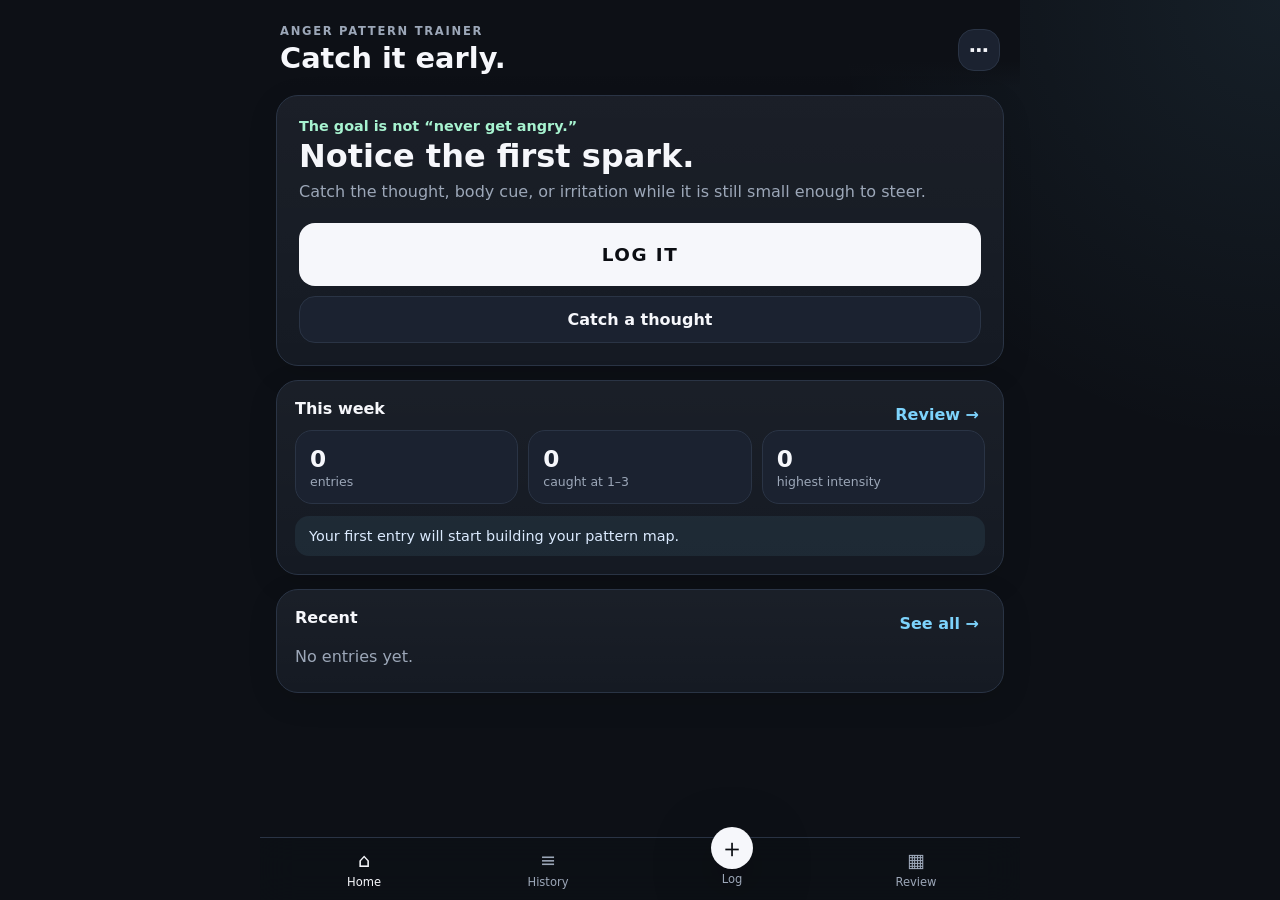
==== index.html @ 162e1177 "Add files via upload" ====
<!doctype html>
<html lang="en">
<head>
  <meta charset="utf-8" />
  <meta name="viewport" content="width=device-width, initial-scale=1, viewport-fit=cover" />
  <meta name="theme-color" content="#10131a" />
  <meta name="apple-mobile-web-app-capable" content="yes" />
  <meta name="apple-mobile-web-app-status-bar-style" content="black-translucent" />
  <title>Pattern Trainer</title>
  <link rel="manifest" href="manifest.json">
  <link rel="stylesheet" href="styles.css">
</head>
<body>
  <div id="app">
    <header class="topbar">
      <div>
        <div class="eyebrow">ANGER PATTERN TRAINER</div>
        <h1 id="pageTitle">Catch it early.</h1>
      </div>
      <button id="backupBtn" class="icon-btn" title="Backup / restore">⋯</button>
    </header>

    <main>
      <section id="homeView" class="view active">
        <div class="hero-card">
          <div class="hero-copy">
            <div class="hero-kicker">The goal is not “never get angry.”</div>
            <h2>Notice the first spark.</h2>
            <p>Catch the thought, body cue, or irritation while it is still small enough to steer.</p>
          </div>
          <button class="primary giant" data-action="new-entry">LOG IT</button>
          <button class="secondary wide" data-action="quick-thought">Catch a thought</button>
        </div>

        <div class="card stats-card">
          <div class="section-head">
            <h3>This week</h3>
            <button class="text-btn" data-nav="review">Review →</button>
          </div>
          <div class="stats-grid">
            <div><strong id="weekCount">0</strong><span>entries</span></div>
            <div><strong id="earlyCount">0</strong><span>caught at 1–3</span></div>
            <div><strong id="highCount">0</strong><span>highest intensity</span></div>
          </div>
          <div id="weekNudge" class="nudge">Your first entry will start building your pattern map.</div>
        </div>

        <div class="card">
          <div class="section-head">
            <h3>Recent</h3>
            <button class="text-btn" data-nav="history">See all →</button>
          </div>
          <div id="recentList" class="entry-list empty-state">No entries yet.</div>
        </div>
      </section>

      <section id="historyView" class="view">
        <div class="card filter-card">
          <div class="segmented">
            <button data-range="thisWeek" class="active">This week</button>
            <button data-range="lastWeek">Last week</button>
            <button data-range="all">All</button>
          </div>
          <div class="date-filter">
            <label>From <input type="date" id="dateFrom"></label>
            <label>To <input type="date" id="dateTo"></label>
            <button id="applyDates" class="small-btn">Apply</button>
          </div>
        </div>
        <div id="historyList" class="entry-list empty-state">No entries in this range.</div>
      </section>

      <section id="reviewView" class="view">
        <div class="card review-header">
          <div class="section-head">
            <div>
              <div class="eyebrow">WEEKLY REVIEW</div>
              <h2 id="reviewRangeLabel">This week</h2>
            </div>
            <div class="review-actions">
              <button id="prevWeek" class="small-btn">←</button>
              <button id="nextWeek" class="small-btn">→</button>
              <button id="printReview" class="small-btn">Print</button>
            </div>
          </div>
        </div>

        <div class="review-grid">
          <div class="card metric"><span>Entries</span><strong id="rCount">0</strong></div>
          <div class="card metric"><span>Caught at 1–3</span><strong id="rEarly">0%</strong></div>
          <div class="card metric"><span>Highest intensity</span><strong id="rHigh">0</strong></div>
          <div class="card metric"><span>Average intensity</span><strong id="rAvg">0</strong></div>
        </div>

        <div class="card">
          <h3>Patterns</h3>
          <div class="pattern-block">
            <div><span>Common starting states</span><div id="emotionPatterns" class="chips"></div></div>
            <div><span>Common triggers</span><div id="triggerPatterns" class="chips"></div></div>
            <div><span>Common thoughts</span><div id="thoughtPatterns" class="chips"></div></div>
            <div><span>Common cues</span><div id="cuePatterns" class="chips"></div></div>
            <div><span>Strategies used</span><div id="strategyPatterns" class="chips"></div></div>
          </div>
        </div>

        <div class="card">
          <h3>Incidents this week</h3>
          <div id="reviewList" class="entry-list empty-state">No entries this week.</div>
        </div>
      </section>
    </main>

    <nav class="bottom-nav">
      <button data-nav="home" class="active"><span>⌂</span>Home</button>
      <button data-nav="history"><span>≡</span>History</button>
      <button data-action="new-entry" class="nav-log"><span>＋</span>Log</button>
      <button data-nav="review"><span>▦</span>Review</button>
    </nav>
  </div>

  <div id="entrySheet" class="sheet hidden" aria-hidden="true">
    <div class="sheet-backdrop" data-action="close-sheet"></div>
    <div class="sheet-panel">
      <div class="sheet-handle"></div>
      <div class="sheet-head">
        <div>
          <div class="eyebrow" id="entryModeLabel">QUICK CAPTURE</div>
          <h2 id="entryHeading">Catch the spark</h2>
        </div>
        <button class="icon-btn" data-action="close-sheet">×</button>
      </div>

      <form id="entryForm">
        <input type="hidden" id="entryId">

        <div class="form-group">
          <label>What showed up first?</label>
          <div id="emotionButtons" class="emotion-buttons"></div>
          <input id="otherEmotion" class="hidden emotion-other" placeholder="Name the emotion or state">
        </div>

        <div class="form-group">
          <label class="label-row">
            <span>Intensity</span>
            <strong id="levelDisplay">2</strong>
          </label>
          <div id="levelButtons" class="level-buttons"></div>
          <div class="level-hint"><span>1 = barely noticeable</span><span>10 = overwhelming</span></div>
        </div>

        <div class="form-group">
          <label for="eventInput">What happened?</label>
          <textarea id="eventInput" rows="2" placeholder="Just enough to identify the trigger."></textarea>
        </div>

        <div class="form-group">
          <label for="thoughtInput">What went through your head?</label>
          <textarea id="thoughtInput" rows="2" placeholder='Example: “Why can’t they just…”'></textarea>
        </div>

        <button type="button" id="detailsToggle" class="secondary wide">Add more detail</button>

        <div id="detailFields" class="details hidden">
          <div class="form-group">
            <label>What did you notice?</label>
            <div class="cue-grid">
              <label><span>Physical cues</span><input id="physicalCues" placeholder="Jaw tight, chest, heat…"></label>
              <label><span>Behavioral cues</span><input id="behavioralCues" placeholder="Voice, pacing, interrupting…"></label>
              <label><span>Emotional cues</span><input id="emotionalCues" placeholder="Irritated, hurt, anxious…"></label>
              <label><span>Cognitive cues</span><input id="cognitiveCues" placeholder="Blame, absolutist thought…"></label>
            </div>
          </div>

          <div class="form-group">
            <label for="consequenceInput">What did you feel or do?</label>
            <textarea id="consequenceInput" rows="2" placeholder="Emotion, reaction, behavior, outcome."></textarea>
          </div>

          <div class="form-group">
            <label for="strategyInput">What did you do to keep it from climbing?</label>
            <input id="strategyInput" placeholder="Paused, walked away, reframed, breathed…">
          </div>

          <div class="form-group">
            <label for="realisticInput">Was the thought realistic or helpful?</label>
            <textarea id="realisticInput" rows="2"></textarea>
          </div>

          <div class="form-group">
            <label for="futureInput">What could you tell yourself next time?</label>
            <textarea id="futureInput" rows="2"></textarea>
          </div>

          <div class="form-group two-col">
            <label><span>Date</span><input type="date" id="entryDate"></label>
            <label><span>Time</span><input type="time" id="entryTime"></label>
          </div>
        </div>

        <div class="save-row">
          <button type="button" id="deleteEntry" class="danger hidden">Delete</button>
          <button type="submit" class="primary">Save entry</button>
        </div>
      </form>
    </div>
  </div>

  <div id="backupModal" class="modal hidden">
    <div class="modal-backdrop" data-action="close-backup"></div>
    <div class="modal-card">
      <div class="section-head">
        <h3>Backup & restore</h3>
        <button class="icon-btn" data-action="close-backup">×</button>
      </div>
      <p>Your entries stay in this browser on this device unless you export them.</p>
      <button id="exportJson" class="primary wide">Export backup</button>
      <label class="secondary wide file-button">Restore backup<input type="file" id="importJson" accept="application/json"></label>
      <button id="clearAll" class="danger wide">Erase all local data</button>
    </div>
  </div>

  <template id="entryTemplate">
    <article class="entry-card">
      <div class="entry-top">
        <div class="level-pill"></div>
        <div class="entry-time"></div>
      </div>
      <div class="entry-emotion"></div><div class="entry-event"></div>
      <div class="entry-thought"></div>
      <div class="entry-cues"></div>
    </article>
  </template>

  <script src="app.js"></script>
</body>
</html>
---- styles.css ----
:root{
  --bg:#0d1016;
  --panel:#151a23;
  --panel2:#1b2230;
  --text:#f6f7fb;
  --muted:#9ca7b8;
  --border:#2a3445;
  --accent:#7dd3fc;
  --accent2:#a7f3d0;
  --danger:#fca5a5;
  --shadow:0 18px 60px rgba(0,0,0,.35);
  --radius:22px;
}
*{box-sizing:border-box}
html{background:var(--bg);color-scheme:dark}
body{
  margin:0;background:
  radial-gradient(circle at top right,rgba(125,211,252,.08),transparent 28rem),
  var(--bg);
  color:var(--text);font-family:Inter,ui-sans-serif,system-ui,-apple-system,BlinkMacSystemFont,"Segoe UI",sans-serif;
  min-height:100vh;
}
button,input,textarea{font:inherit}
button{cursor:pointer}
#app{max-width:760px;margin:0 auto;min-height:100vh;padding-bottom:92px}
.topbar{display:flex;align-items:center;justify-content:space-between;padding:24px 20px 12px;position:sticky;top:0;background:linear-gradient(var(--bg) 70%,transparent);z-index:5}
.eyebrow{font-size:.72rem;letter-spacing:.15em;color:var(--muted);font-weight:800}
h1{font-size:1.8rem;margin:.2rem 0 0}
h2{margin:.2rem 0;font-size:1.5rem}
h3{margin:0 0 12px;font-size:1rem}
p{color:var(--muted);line-height:1.5}
main{padding:8px 16px 24px}
.view{display:none}.view.active{display:block}
.card,.hero-card{
  background:linear-gradient(180deg,rgba(255,255,255,.025),transparent),var(--panel);
  border:1px solid var(--border);border-radius:var(--radius);padding:18px;margin-bottom:14px;
  box-shadow:0 8px 30px rgba(0,0,0,.12)
}
.hero-card{padding:22px}
.hero-kicker{color:var(--accent2);font-weight:800;font-size:.9rem}
.hero-copy h2{font-size:2rem;margin:.15rem 0 .35rem}
.hero-copy p{margin:.3rem 0 1.2rem}
.primary,.secondary,.danger,.small-btn,.icon-btn,.text-btn{
  border:0;border-radius:16px;font-weight:800
}
.primary{background:var(--text);color:#0b0d12;padding:14px 18px}
.primary.giant{width:100%;padding:21px;font-size:1.15rem;letter-spacing:.08em}
.secondary{background:var(--panel2);color:var(--text);border:1px solid var(--border);padding:13px 16px}
.danger{background:rgba(252,165,165,.12);color:#fecaca;border:1px solid rgba(252,165,165,.25);padding:12px 16px}
.wide{width:100%;display:block;text-align:center;margin-top:10px}
.small-btn{background:var(--panel2);color:var(--text);border:1px solid var(--border);padding:8px 11px}
.icon-btn{width:42px;height:42px;background:var(--panel2);color:var(--text);border:1px solid var(--border);font-size:1.25rem}
.text-btn{background:none;color:var(--accent);padding:6px}
.section-head{display:flex;align-items:center;justify-content:space-between;gap:12px}
.stats-grid,.review-grid{display:grid;grid-template-columns:repeat(3,1fr);gap:10px}
.stats-grid div,.metric{background:var(--panel2);border:1px solid var(--border);border-radius:17px;padding:14px}
.stats-grid strong,.metric strong{display:block;font-size:1.45rem}
.stats-grid span,.metric span{display:block;color:var(--muted);font-size:.78rem;margin-top:2px}
.nudge{margin-top:12px;padding:12px 14px;background:rgba(125,211,252,.08);border-radius:14px;color:#dbeafe;font-size:.9rem}
.bottom-nav{
  position:fixed;bottom:0;left:50%;transform:translateX(-50%);max-width:760px;width:100%;
  display:grid;grid-template-columns:repeat(4,1fr);padding:10px 12px calc(10px + env(safe-area-inset-bottom));
  background:rgba(13,16,22,.94);backdrop-filter:blur(18px);border-top:1px solid var(--border);z-index:10
}
.bottom-nav button{background:none;border:0;color:var(--muted);display:flex;flex-direction:column;align-items:center;gap:3px;font-size:.72rem}
.bottom-nav button span{font-size:1.2rem}
.bottom-nav button.active{color:var(--text)}
.bottom-nav .nav-log span{width:42px;height:42px;display:grid;place-items:center;border-radius:50%;background:var(--text);color:#0b0d12;margin-top:-22px;font-size:1.6rem;box-shadow:var(--shadow)}
.entry-list{display:grid;gap:10px}
.empty-state{color:var(--muted);padding:8px 0}
.entry-card{background:var(--panel);border:1px solid var(--border);border-radius:18px;padding:15px}
.entry-card:active{transform:scale(.995)}
.entry-top{display:flex;align-items:center;justify-content:space-between;margin-bottom:10px}
.level-pill{font-weight:900;padding:6px 10px;border-radius:999px;background:var(--panel2);border:1px solid var(--border);font-size:.82rem}
.level-pill.early{background:rgba(167,243,208,.10);border-color:rgba(167,243,208,.3);color:#d1fae5}
.level-pill.medium{background:rgba(253,230,138,.08);border-color:rgba(253,230,138,.25);color:#fef3c7}
.level-pill.high{background:rgba(252,165,165,.10);border-color:rgba(252,165,165,.3);color:#fee2e2}
.entry-time{font-size:.78rem;color:var(--muted)}
.entry-event{font-weight:800;margin-bottom:5px}
.entry-thought{color:#d5dbe5;font-size:.94rem}
.entry-thought::before{content:"Thought: ";color:var(--muted)}
.entry-cues{display:flex;flex-wrap:wrap;gap:6px;margin-top:10px}
.chip,.chips span{background:var(--panel2);border:1px solid var(--border);border-radius:999px;padding:6px 9px;font-size:.75rem;color:#dbe4f0}
.sheet,.modal{position:fixed;inset:0;z-index:30}
.hidden{display:none!important}
.sheet-backdrop,.modal-backdrop{position:absolute;inset:0;background:rgba(0,0,0,.58);backdrop-filter:blur(3px)}
.sheet-panel{
  position:absolute;left:50%;bottom:0;transform:translateX(-50%);width:min(760px,100%);max-height:94vh;overflow:auto;
  background:var(--panel);border:1px solid var(--border);border-bottom:0;border-radius:28px 28px 0 0;padding:10px 18px calc(22px + env(safe-area-inset-bottom));
  box-shadow:var(--shadow)
}
.sheet-handle{width:48px;height:5px;background:#3a4659;border-radius:99px;margin:3px auto 10px}
.sheet-head{display:flex;align-items:center;justify-content:space-between;margin-bottom:12px}
.form-group{margin:16px 0}
.form-group>label,.label-row{display:block;font-weight:800;margin-bottom:8px}
.label-row{display:flex!important;align-items:center;justify-content:space-between}
.label-row strong{font-size:1.5rem}
textarea,input{
  width:100%;background:#0f141c;color:var(--text);border:1px solid var(--border);border-radius:14px;padding:13px;outline:none
}
textarea:focus,input:focus{border-color:#4b6a86}
.level-buttons{display:grid;grid-template-columns:repeat(5,1fr);gap:8px}
.level-buttons button{padding:12px 0;border-radius:13px;border:1px solid var(--border);background:var(--panel2);color:var(--text);font-weight:900}
.level-buttons button.selected{outline:2px solid var(--accent);border-color:transparent}
.level-buttons button.early.selected{outline-color:#86efac}
.level-buttons button.medium.selected{outline-color:#fde68a}
.level-buttons button.high.selected{outline-color:#fca5a5}
.level-hint{display:flex;justify-content:space-between;color:var(--muted);font-size:.72rem;margin-top:6px}
.cue-grid{display:grid;gap:10px}
.cue-grid label span,.two-col label span{display:block;color:var(--muted);font-size:.78rem;margin-bottom:5px}
.two-col{display:grid;grid-template-columns:1fr 1fr;gap:10px}
.save-row{display:flex;gap:10px;justify-content:flex-end;align-items:center;position:sticky;bottom:-1px;background:linear-gradient(transparent,var(--panel) 28%);padding-top:28px}
.save-row .primary{flex:1}
.segmented{display:grid;grid-template-columns:repeat(3,1fr);gap:6px}
.segmented button{border:1px solid var(--border);background:var(--panel2);color:var(--muted);padding:10px;border-radius:12px;font-weight:800}
.segmented button.active{background:var(--text);color:#0b0d12}
.date-filter{display:grid;grid-template-columns:1fr 1fr auto;gap:8px;margin-top:12px;align-items:end}
.date-filter label{font-size:.72rem;color:var(--muted)}
.review-grid{grid-template-columns:repeat(2,1fr);margin-bottom:14px}
.review-actions{display:flex;gap:6px}
.pattern-block{display:grid;gap:16px}
.pattern-block>div>span{display:block;color:var(--muted);font-size:.78rem;margin-bottom:7px}
.chips{display:flex;flex-wrap:wrap;gap:7px}
.modal-card{
  position:absolute;left:50%;top:50%;transform:translate(-50%,-50%);width:min(92%,480px);
  background:var(--panel);border:1px solid var(--border);border-radius:24px;padding:18px;box-shadow:var(--shadow)
}
.file-button input{display:none}
@media(min-width:680px){
  .cue-grid{grid-template-columns:1fr 1fr}
}
@media print{
  body{background:white;color:black}
  .topbar,.bottom-nav,#homeView,#historyView,.review-actions{display:none!important}
  #reviewView{display:block!important}
  #app{max-width:none;padding:0}
  main{padding:0}
  .card,.entry-card,.metric{background:white;color:black;border:1px solid #bbb;box-shadow:none}
  .entry-thought,.entry-time,.metric span,.pattern-block>div>span{color:#444}
}

.emotion-buttons{display:flex;flex-wrap:wrap;gap:8px}
.emotion-buttons button{
  border:1px solid var(--border);background:var(--panel2);color:var(--text);
  padding:10px 12px;border-radius:999px;font-weight:800
}
.emotion-buttons button.selected{outline:2px solid var(--accent);border-color:transparent}
.emotion-other{margin-top:9px}
.entry-emotion{font-size:.78rem;color:var(--accent2);font-weight:800;margin-bottom:5px}
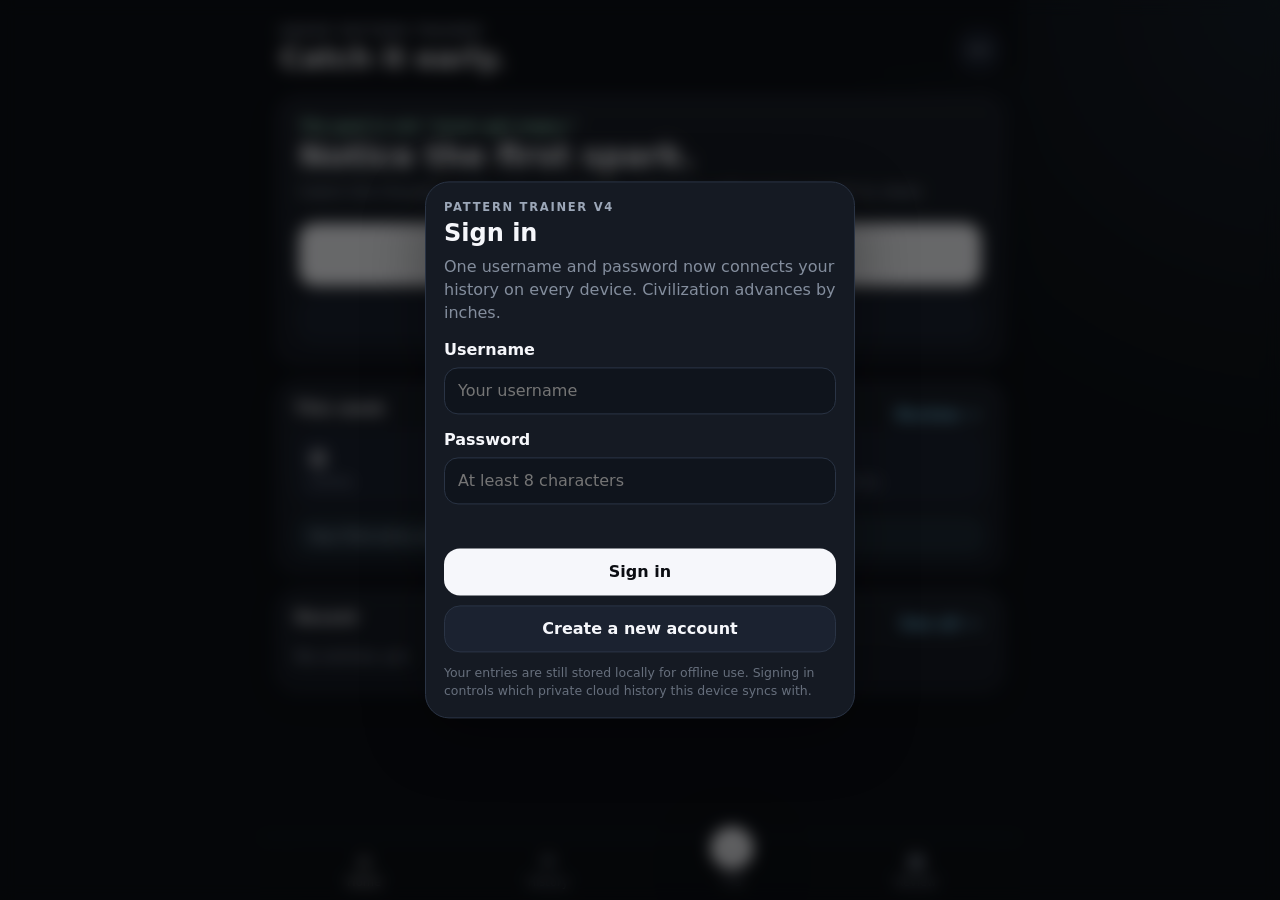
==== commit 432dd304: "Add files via upload" ====
--- a/index.html
+++ b/index.html
@@ -5,6 +5,7 @@
   <meta name="viewport" content="width=device-width, initial-scale=1, viewport-fit=cover" />
   <meta name="theme-color" content="#10131a" />
   <meta name="apple-mobile-web-app-capable" content="yes" />
+  <meta name="mobile-web-app-capable" content="yes" />
   <meta name="apple-mobile-web-app-status-bar-style" content="black-translucent" />
   <title>Pattern Trainer</title>
   <link rel="manifest" href="manifest.json">
@@ -80,6 +81,7 @@
             <div class="review-actions">
               <button id="prevWeek" class="small-btn">←</button>
               <button id="nextWeek" class="small-btn">→</button>
+              <button id="exportReport" class="small-btn">Export PDF</button>
               <button id="printReview" class="small-btn">Print</button>
             </div>
           </div>
@@ -209,13 +211,46 @@
     <div class="modal-backdrop" data-action="close-backup"></div>
     <div class="modal-card">
       <div class="section-head">
-        <h3>Backup & restore</h3>
+        <h3>Account & backup</h3>
         <button class="icon-btn" data-action="close-backup">×</button>
       </div>
-      <p>Your entries stay in this browser on this device unless you export them.</p>
+      <div class="account-box">
+        <strong id="accountLabel">Not signed in</strong>
+        <span id="syncStatus">Cloud sync starting…</span>
+        <small>Your account keeps your phone and computer on the same private history automatically.</small>
+      </div>
+      <button id="syncNow" class="secondary wide">Sync now</button>
+      <button id="signOutBtn" class="secondary wide">Sign out</button>
       <button id="exportJson" class="primary wide">Export backup</button>
       <label class="secondary wide file-button">Restore backup<input type="file" id="importJson" accept="application/json"></label>
-      <button id="clearAll" class="danger wide">Erase all local data</button>
+      <button id="clearAll" class="danger wide">Erase local copies for this account</button>
+    </div>
+  </div>
+
+  <div id="authModal" class="modal auth-modal hidden">
+    <div class="modal-backdrop"></div>
+    <div class="modal-card auth-card">
+      <div class="eyebrow">PATTERN TRAINER V4</div>
+      <h2 id="authTitle">Sign in</h2>
+      <p class="auth-intro">One username and password now connects your history on every device. Civilization advances by inches.</p>
+      <form id="authForm">
+        <div class="form-group">
+          <label for="authUsername">Username</label>
+          <input id="authUsername" autocomplete="username" autocapitalize="off" spellcheck="false" placeholder="Your username" required>
+        </div>
+        <div class="form-group">
+          <label for="authPassword">Password</label>
+          <input id="authPassword" type="password" autocomplete="current-password" placeholder="At least 8 characters" required>
+        </div>
+        <div id="confirmPasswordWrap" class="form-group hidden">
+          <label for="authConfirmPassword">Confirm password</label>
+          <input id="authConfirmPassword" type="password" autocomplete="new-password" placeholder="Type it again">
+        </div>
+        <div id="authMessage" class="auth-message"></div>
+        <button id="authSubmit" type="submit" class="primary wide">Sign in</button>
+        <button id="authToggle" type="button" class="secondary wide">Create a new account</button>
+      </form>
+      <p class="auth-note">Your entries are still stored locally for offline use. Signing in controls which private cloud history this device syncs with.</p>
     </div>
   </div>
 
--- a/styles.css
+++ b/styles.css
@@ -148,3 +148,13 @@
 .emotion-buttons button.selected{outline:2px solid var(--accent);border-color:transparent}
 .emotion-other{margin-top:9px}
 .entry-emotion{font-size:.78rem;color:var(--accent2);font-weight:800;margin-bottom:5px}
+.sync-box{margin:14px 0}.sync-box input{width:100%;font-size:12px}.sync-box small{display:block;margin-top:6px;opacity:.72;line-height:1.35}
+
+/* V4 account/auth */
+.account-box{display:flex;flex-direction:column;gap:5px;padding:14px;border:1px solid var(--border,#303744);border-radius:14px;margin:12px 0 14px;background:rgba(255,255,255,.03)}
+.account-box strong{font-size:1rem}.account-box span{font-size:.9rem;opacity:.82}.account-box small{opacity:.62;line-height:1.35}
+.auth-modal{z-index:120}.auth-modal .modal-backdrop{backdrop-filter:blur(8px)}
+.auth-card{max-width:430px}.auth-card h2{margin:.3rem 0 .5rem}.auth-intro{margin-top:0;opacity:.82;line-height:1.45}
+.auth-message{min-height:1.35em;margin:-2px 0 10px;font-size:.9rem;color:#ffb7b7}
+.auth-note{font-size:.78rem;opacity:.6;line-height:1.4;margin-bottom:0}
+.auth-card input{width:100%}
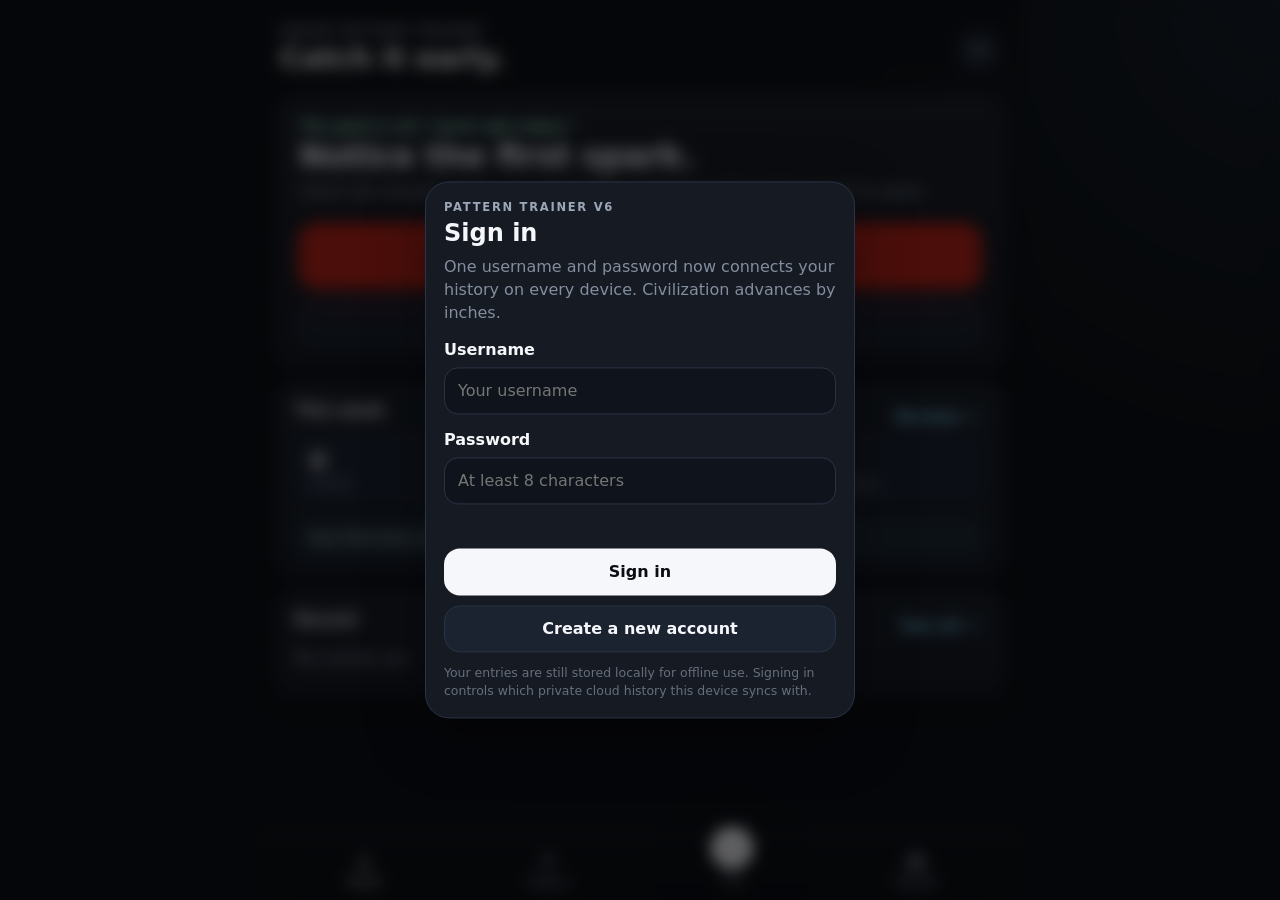
==== commit 87ab9def: "Add files via upload" ====
--- a/index.html
+++ b/index.html
@@ -29,8 +29,8 @@
             <h2>Notice the first spark.</h2>
             <p>Catch the thought, body cue, or irritation while it is still small enough to steer.</p>
           </div>
-          <button class="primary giant" data-action="new-entry">LOG IT</button>
-          <button class="secondary wide" data-action="quick-thought">Catch a thought</button>
+          <button class="rant-home giant" data-action="new-rant">🎙 RANT</button>
+          <button class="secondary wide" data-action="new-entry">LOG IT</button>
         </div>
 
         <div class="card stats-card">
@@ -75,15 +75,21 @@
         <div class="card review-header">
           <div class="section-head">
             <div>
-              <div class="eyebrow">WEEKLY REVIEW</div>
+              <div class="eyebrow">REVIEW</div>
               <h2 id="reviewRangeLabel">This week</h2>
             </div>
             <div class="review-actions">
-              <button id="prevWeek" class="small-btn">←</button>
-              <button id="nextWeek" class="small-btn">→</button>
+              <button id="prevWeek" class="small-btn" title="Previous range">←</button>
+              <button id="nextWeek" class="small-btn" title="Next range">→</button>
+              <button id="thisWeekReview" class="small-btn">This week</button>
               <button id="exportReport" class="small-btn">Export PDF</button>
               <button id="printReview" class="small-btn">Print</button>
             </div>
+          </div>
+          <div class="review-range-picker">
+            <label>From <input type="date" id="reviewDateFrom"></label>
+            <label>To <input type="date" id="reviewDateTo"></label>
+            <button id="applyReviewDates" class="small-btn">Apply range</button>
           </div>
         </div>
 
@@ -92,6 +98,7 @@
           <div class="card metric"><span>Caught at 1–3</span><strong id="rEarly">0%</strong></div>
           <div class="card metric"><span>Highest intensity</span><strong id="rHigh">0</strong></div>
           <div class="card metric"><span>Average intensity</span><strong id="rAvg">0</strong></div>
+          <div class="card metric"><span>Deleted rants</span><strong id="rDeletedRants">0</strong></div>
         </div>
 
         <div class="card">
@@ -106,8 +113,8 @@
         </div>
 
         <div class="card">
-          <h3>Incidents this week</h3>
-          <div id="reviewList" class="entry-list empty-state">No entries this week.</div>
+          <h3>Incidents in this range</h3>
+          <div id="reviewList" class="entry-list empty-state">No entries in this range.</div>
         </div>
       </section>
     </main>
@@ -136,7 +143,7 @@
         <input type="hidden" id="entryId">
 
         <div class="form-group">
-          <label>What showed up first?</label>
+          <label>What were you feeling?</label><div class="field-help">Pick everything that fits. You do not have to identify which emotion came first.</div>
           <div id="emotionButtons" class="emotion-buttons"></div>
           <input id="otherEmotion" class="hidden emotion-other" placeholder="Name the emotion or state">
         </div>
@@ -152,45 +159,52 @@
 
         <div class="form-group">
           <label for="eventInput">What happened?</label>
-          <textarea id="eventInput" rows="2" placeholder="Just enough to identify the trigger."></textarea>
+          <div class="voice-field"><textarea id="eventInput" rows="2" placeholder="Just enough to identify the trigger."></textarea><button type="button" class="mic-btn" data-dictate-target="eventInput" aria-label="Dictate what happened">🎙</button></div>
         </div>
 
         <div class="form-group">
           <label for="thoughtInput">What went through your head?</label>
-          <textarea id="thoughtInput" rows="2" placeholder='Example: “Why can’t they just…”'></textarea>
+          <div class="field-help">This is the cognitive cue: the thought, interpretation, image, or story your brain produced.</div>
+          <div class="voice-field"><textarea id="thoughtInput" rows="2" placeholder='Example: “Why can’t they just…”'></textarea><button type="button" class="mic-btn" data-dictate-target="thoughtInput" aria-label="Dictate thoughts">🎙</button></div>
         </div>
 
         <button type="button" id="detailsToggle" class="secondary wide">Add more detail</button>
 
         <div id="detailFields" class="details hidden">
+          <div id="rawRantBlock" class="form-group hidden">
+            <label for="rawRantInput">Raw rant</label>
+            <div class="field-help">Preserved separately from later reflection. Edit it if speech-to-text mangled something.</div>
+            <div class="voice-field"><textarea id="rawRantInput" rows="6"></textarea><button type="button" class="mic-btn" data-dictate-target="rawRantInput">🎙</button></div>
+            <button type="button" id="analyzeRant" class="secondary wide">Analyze rant with AI</button>
+            <div id="aiAnalysis" class="ai-analysis hidden"></div>
+          </div>
           <div class="form-group">
             <label>What did you notice?</label>
             <div class="cue-grid">
-              <label><span>Physical cues</span><input id="physicalCues" placeholder="Jaw tight, chest, heat…"></label>
-              <label><span>Behavioral cues</span><input id="behavioralCues" placeholder="Voice, pacing, interrupting…"></label>
-              <label><span>Emotional cues</span><input id="emotionalCues" placeholder="Irritated, hurt, anxious…"></label>
-              <label><span>Cognitive cues</span><input id="cognitiveCues" placeholder="Blame, absolutist thought…"></label>
+              <div class="cue-field"><span>Physical cues</span><div class="cue-actions"><button type="button" class="pick-btn" data-cue-picker="physical">Pick</button><button type="button" class="mic-btn small" data-dictate-target="physicalCues">🎙</button></div><input id="physicalCues" placeholder="Jaw tight, chest, heat…"></div>
+              <div class="cue-field"><span>Behavioral cues</span><div class="cue-actions"><button type="button" class="pick-btn" data-cue-picker="behavioral">Pick</button><button type="button" class="mic-btn small" data-dictate-target="behavioralCues">🎙</button></div><input id="behavioralCues" placeholder="Voice, pacing, interrupting…"></div>
+              <div class="cue-field"><span>Emotional cues</span><div class="cue-actions"><button type="button" class="pick-btn" data-cue-picker="emotional">Pick</button><button type="button" class="mic-btn small" data-dictate-target="emotionalCues">🎙</button></div><input id="emotionalCues" placeholder="Hurt, anxious, embarrassed…"></div>
             </div>
           </div>
 
           <div class="form-group">
             <label for="consequenceInput">What did you feel or do?</label>
-            <textarea id="consequenceInput" rows="2" placeholder="Emotion, reaction, behavior, outcome."></textarea>
+            <div class="voice-field"><textarea id="consequenceInput" rows="2" placeholder="Emotion, reaction, behavior, outcome."></textarea><button type="button" class="mic-btn" data-dictate-target="consequenceInput">🎙</button></div>
           </div>
 
           <div class="form-group">
             <label for="strategyInput">What did you do to keep it from climbing?</label>
-            <input id="strategyInput" placeholder="Paused, walked away, reframed, breathed…">
+            <div class="voice-field"><input id="strategyInput" placeholder="Paused, walked away, reframed, breathed…"><button type="button" class="mic-btn" data-dictate-target="strategyInput">🎙</button></div>
           </div>
 
           <div class="form-group">
             <label for="realisticInput">Was the thought realistic or helpful?</label>
-            <textarea id="realisticInput" rows="2"></textarea>
+            <div class="voice-field"><textarea id="realisticInput" rows="2"></textarea><button type="button" class="mic-btn" data-dictate-target="realisticInput">🎙</button></div>
           </div>
 
           <div class="form-group">
             <label for="futureInput">What could you tell yourself next time?</label>
-            <textarea id="futureInput" rows="2"></textarea>
+            <div class="voice-field"><textarea id="futureInput" rows="2"></textarea><button type="button" class="mic-btn" data-dictate-target="futureInput">🎙</button></div>
           </div>
 
           <div class="form-group two-col">
@@ -204,6 +218,38 @@
           <button type="submit" class="primary">Save entry</button>
         </div>
       </form>
+    </div>
+  </div>
+
+  <div id="rantSheet" class="sheet hidden" aria-hidden="true">
+    <div class="sheet-backdrop" data-action="close-rant"></div>
+    <div class="sheet-panel rant-panel">
+      <div class="sheet-handle"></div>
+      <div class="sheet-head"><div><div class="eyebrow">RAW CAPTURE</div><h2>Get it out.</h2></div><button class="icon-btn" data-action="close-rant">×</button></div>
+      <p class="rant-help">Say it however it comes out. The raw transcript stays raw unless you edit or delete it later.</p>
+      <div class="record-zone">
+        <button id="rantRecordBtn" type="button" class="rant-record">🎙 START RANT</button>
+        <div id="rantRecordingStatus" class="record-status">Ready</div>
+      </div>
+      <textarea id="rantTranscript" rows="10" placeholder="Your transcript will appear here. You can also type or edit it."></textarea>
+      <div id="rantRating" class="hidden">
+        <div class="form-group"><label>What were you feeling?</label><div id="rantEmotionButtons" class="emotion-buttons"></div><input id="rantOtherEmotion" class="hidden emotion-other" placeholder="Name another emotion"></div>
+        <div class="form-group"><label class="label-row"><span>Intensity</span><strong id="rantLevelDisplay">2</strong></label><div id="rantLevelButtons" class="level-buttons"></div></div>
+      </div>
+      <div class="save-row">
+        <button type="button" id="cancelRant" class="danger">Cancel</button>
+        <button type="button" id="saveRant" class="primary">Save rant</button>
+      </div>
+    </div>
+  </div>
+
+  <div id="cuePickerModal" class="modal hidden">
+    <div class="modal-backdrop" data-action="close-cue-picker"></div>
+    <div class="modal-card">
+      <div class="section-head"><div><div class="eyebrow">CUE PICKER</div><h3 id="cuePickerTitle">Pick cues</h3></div><button class="icon-btn" data-action="close-cue-picker">×</button></div>
+      <p class="field-help">Choose any that fit. These are prompts, not diagnoses.</p>
+      <div id="cuePickerOptions" class="picker-options"></div>
+      <button id="applyCuePicker" type="button" class="primary wide">Add selected cues</button>
     </div>
   </div>
 
@@ -230,7 +276,7 @@
   <div id="authModal" class="modal auth-modal hidden">
     <div class="modal-backdrop"></div>
     <div class="modal-card auth-card">
-      <div class="eyebrow">PATTERN TRAINER V4</div>
+      <div class="eyebrow">PATTERN TRAINER V6</div>
       <h2 id="authTitle">Sign in</h2>
       <p class="auth-intro">One username and password now connects your history on every device. Civilization advances by inches.</p>
       <form id="authForm">
--- a/styles.css
+++ b/styles.css
@@ -118,7 +118,9 @@
 .date-filter{display:grid;grid-template-columns:1fr 1fr auto;gap:8px;margin-top:12px;align-items:end}
 .date-filter label{font-size:.72rem;color:var(--muted)}
 .review-grid{grid-template-columns:repeat(2,1fr);margin-bottom:14px}
-.review-actions{display:flex;gap:6px}
+.review-actions{display:flex;gap:6px;flex-wrap:wrap;justify-content:flex-end}
+.review-range-picker{display:grid;grid-template-columns:1fr 1fr auto;gap:8px;margin-top:12px;align-items:end}
+.review-range-picker label{font-size:.72rem;color:var(--muted)}
 .pattern-block{display:grid;gap:16px}
 .pattern-block>div>span{display:block;color:var(--muted);font-size:.78rem;margin-bottom:7px}
 .chips{display:flex;flex-wrap:wrap;gap:7px}
@@ -132,7 +134,7 @@
 }
 @media print{
   body{background:white;color:black}
-  .topbar,.bottom-nav,#homeView,#historyView,.review-actions{display:none!important}
+  .topbar,.bottom-nav,#homeView,#historyView,.review-actions,.review-range-picker{display:none!important}
   #reviewView{display:block!important}
   #app{max-width:none;padding:0}
   main{padding:0}
@@ -158,3 +160,31 @@
 .auth-message{min-height:1.35em;margin:-2px 0 10px;font-size:.9rem;color:#ffb7b7}
 .auth-note{font-size:.78rem;opacity:.6;line-height:1.4;margin-bottom:0}
 .auth-card input{width:100%}
+
+.rant-home{width:100%;border:0;border-radius:18px;padding:22px;background:#b42318;color:white;font-weight:900;font-size:1.15rem;letter-spacing:.08em;box-shadow:0 10px 30px rgba(180,35,24,.22)}
+.field-help{color:var(--muted);font-size:.78rem;line-height:1.35;margin:4px 0 8px}
+.voice-field{display:grid;grid-template-columns:1fr auto;gap:8px;align-items:stretch}
+.voice-field textarea,.voice-field input{min-width:0}
+.mic-btn,.pick-btn{border:1px solid var(--border);background:var(--panel2);color:var(--text);border-radius:13px;font-weight:900;padding:0 13px}
+.mic-btn.listening{background:#b42318;color:#fff;border-color:#b42318}
+.mic-btn.small{padding:6px 10px}
+.cue-field{background:#0f141c;border:1px solid var(--border);border-radius:14px;padding:10px}
+.cue-field>span{display:block;color:var(--muted);font-size:.78rem;margin-bottom:7px}
+.cue-actions{display:flex;gap:6px;justify-content:flex-end;margin-bottom:7px}
+.pick-btn{padding:6px 10px}
+.rant-panel{min-height:72vh}
+.rant-help{margin-top:0}
+.record-zone{text-align:center;padding:8px 0 14px}
+.rant-record{border:0;border-radius:999px;background:#b42318;color:#fff;font-weight:900;padding:18px 26px;font-size:1.05rem}
+.rant-record.recording{animation:pulse 1.3s infinite}
+.record-status{color:var(--muted);font-size:.8rem;margin-top:8px}
+@keyframes pulse{50%{transform:scale(1.03);box-shadow:0 0 0 10px rgba(180,35,24,.12)}}
+.picker-options{display:flex;flex-wrap:wrap;gap:8px;margin:12px 0}
+.picker-options button{border:1px solid var(--border);background:var(--panel2);color:var(--text);border-radius:999px;padding:9px 11px}
+.picker-options button.selected{outline:2px solid var(--accent);border-color:transparent}
+.ai-analysis{margin-top:10px;border:1px solid var(--border);border-radius:14px;background:#0f141c;padding:12px}
+.ai-analysis h4{margin:0 0 8px}
+.ai-analysis dl{margin:0;display:grid;gap:8px}
+.ai-analysis dt{color:var(--muted);font-size:.75rem}
+.ai-analysis dd{margin:2px 0 0}
+.rant-badge{font-size:.68rem;font-weight:900;letter-spacing:.08em;background:rgba(180,35,24,.15);color:#fecaca;border:1px solid rgba(252,165,165,.3);padding:4px 7px;border-radius:999px;margin-right:6px}
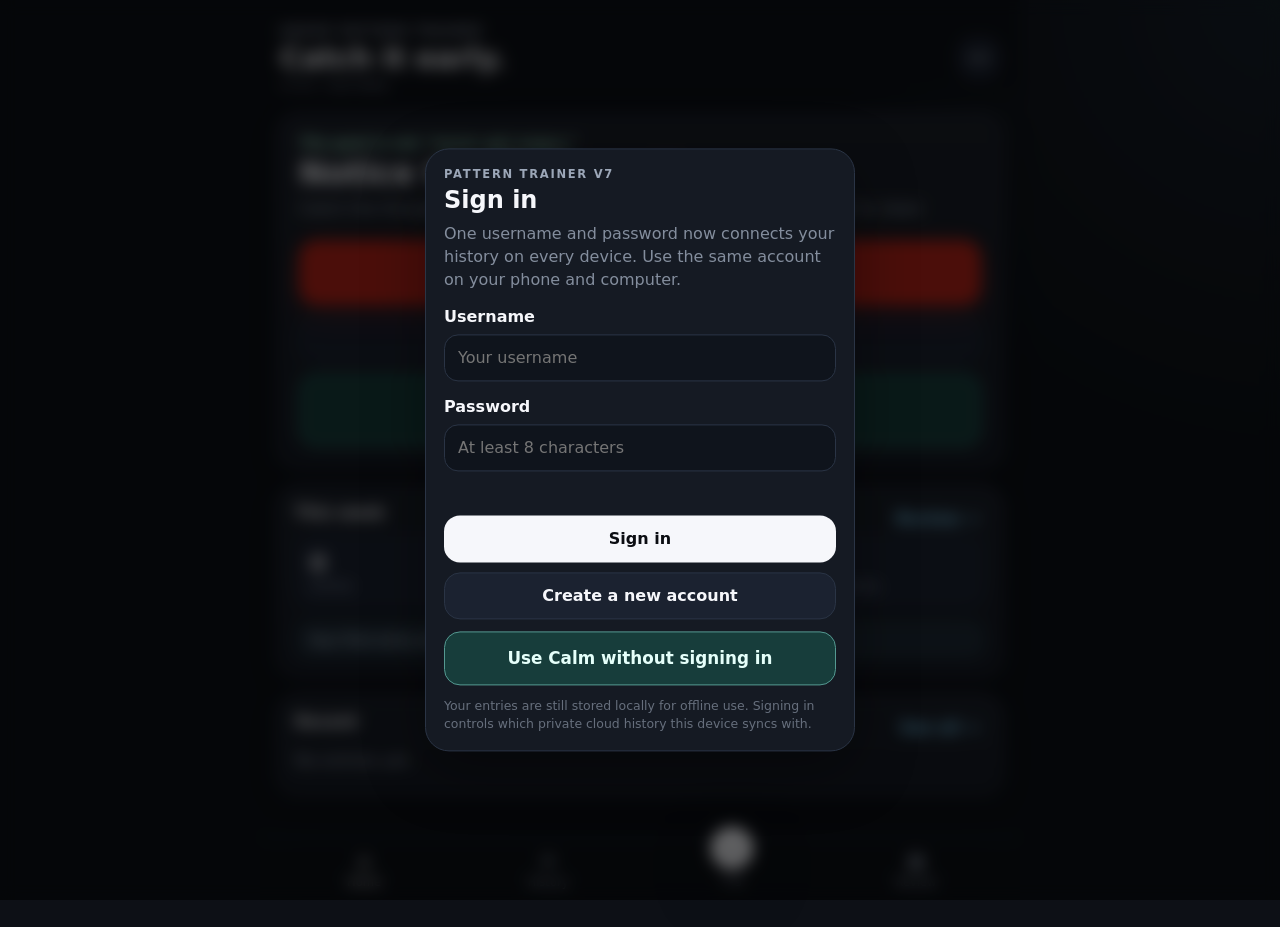
==== commit 45e37280: "Add files via upload" ====
--- a/index.html
+++ b/index.html
@@ -9,14 +9,15 @@
   <meta name="apple-mobile-web-app-status-bar-style" content="black-translucent" />
   <title>Pattern Trainer</title>
   <link rel="manifest" href="manifest.json">
-  <link rel="stylesheet" href="styles.css">
+  <link rel="stylesheet" href="styles.css?v=7.0.0-calm1">
+  <link rel="stylesheet" href="calm.css?v=7.0.0-calm1">
 </head>
 <body>
   <div id="app">
     <header class="topbar">
       <div>
         <div class="eyebrow">ANGER PATTERN TRAINER</div>
-        <h1 id="pageTitle">Catch it early.</h1>
+        <h1 id="pageTitle">Catch it early.</h1><div id="appBuild">v7.0.0 · Calm Mode</div>
       </div>
       <button id="backupBtn" class="icon-btn" title="Backup / restore">⋯</button>
     </header>
@@ -31,6 +32,7 @@
           </div>
           <button class="rant-home giant" data-action="new-rant">🎙 RANT</button>
           <button class="secondary wide" data-action="new-entry">LOG IT</button>
+          <button class="calm-home" data-calm-open="home">CALM DOWN<small>Short spoken guides. No need to figure it all out first.</small></button>
         </div>
 
         <div class="card stats-card">
@@ -112,6 +114,7 @@
           </div>
         </div>
 
+        <div class="card"><h3>Calm sessions in this range</h3><div id="calmReview">No Calm sessions yet.</div></div>
         <div class="card">
           <h3>Incidents in this range</h3>
           <div id="reviewList" class="entry-list empty-state">No entries in this range.</div>
@@ -168,6 +171,7 @@
           <div class="voice-field"><textarea id="thoughtInput" rows="2" placeholder='Example: “Why can’t they just…”'></textarea><button type="button" class="mic-btn" data-dictate-target="thoughtInput" aria-label="Dictate thoughts">🎙</button></div>
         </div>
 
+        <button type="button" class="calm-home" data-calm-open="entry">CALM DOWN</button>
         <button type="button" id="detailsToggle" class="secondary wide">Add more detail</button>
 
         <div id="detailFields" class="details hidden">
@@ -226,6 +230,7 @@
     <div class="sheet-panel rant-panel">
       <div class="sheet-handle"></div>
       <div class="sheet-head"><div><div class="eyebrow">RAW CAPTURE</div><h2>Get it out.</h2></div><button class="icon-btn" data-action="close-rant">×</button></div>
+      <button type="button" class="calm-home" data-calm-open="rant">CALM DOWN · keep this rant</button>
       <p class="rant-help">Say it however it comes out. The raw transcript stays raw unless you edit or delete it later.</p>
       <div class="record-zone">
         <button id="rantRecordBtn" type="button" class="rant-record">🎙 START RANT</button>
@@ -265,6 +270,8 @@
         <span id="syncStatus">Cloud sync starting…</span>
         <small>Your account keeps your phone and computer on the same private history automatically.</small>
       </div>
+      <span id="calmSyncStatus">Calm: not synced yet.</span>
+      <button id="checkAppUpdate" class="secondary wide">Check for app update</button>
       <button id="syncNow" class="secondary wide">Sync now</button>
       <button id="signOutBtn" class="secondary wide">Sign out</button>
       <button id="exportJson" class="primary wide">Export backup</button>
@@ -276,9 +283,9 @@
   <div id="authModal" class="modal auth-modal hidden">
     <div class="modal-backdrop"></div>
     <div class="modal-card auth-card">
-      <div class="eyebrow">PATTERN TRAINER V6</div>
+      <div class="eyebrow">PATTERN TRAINER V7</div>
       <h2 id="authTitle">Sign in</h2>
-      <p class="auth-intro">One username and password now connects your history on every device. Civilization advances by inches.</p>
+      <p class="auth-intro">One username and password now connects your history on every device. Use the same account on your phone and computer.</p>
       <form id="authForm">
         <div class="form-group">
           <label for="authUsername">Username</label>
@@ -296,6 +303,7 @@
         <button id="authSubmit" type="submit" class="primary wide">Sign in</button>
         <button id="authToggle" type="button" class="secondary wide">Create a new account</button>
       </form>
+      <button type="button" class="calm-home" data-calm-open="guest">Use Calm without signing in</button>
       <p class="auth-note">Your entries are still stored locally for offline use. Signing in controls which private cloud history this device syncs with.</p>
     </div>
   </div>
@@ -312,6 +320,10 @@
     </article>
   </template>
 
-  <script src="app.js"></script>
+  <script src="calm-content.js?v=7.0.0-calm1"></script>
+<script src="calm-core.js?v=7.0.0-calm1"></script>
+<script src="calm-store.js?v=7.0.0-calm1"></script>
+<script src="calm.js?v=7.0.0-calm1"></script>
+<script src="app.js?v=7.0.0-calm1"></script>
 </body>
 </html>
--- a/styles.css
+++ b/styles.css
@@ -188,3 +188,7 @@
 .ai-analysis dt{color:var(--muted);font-size:.75rem}
 .ai-analysis dd{margin:2px 0 0}
 .rant-badge{font-size:.68rem;font-weight:900;letter-spacing:.08em;background:rgba(180,35,24,.15);color:#fecaca;border:1px solid rgba(252,165,165,.3);padding:4px 7px;border-radius:999px;margin-right:6px}
+
+/* Rant rating needs room above the sticky Save/Cancel controls. */
+.rant-panel{padding-bottom:calc(150px + env(safe-area-inset-bottom));}
+#rantRating{padding-bottom:24px;}
--- a/calm.css
+++ b/calm.css
@@ -0,0 +1,20 @@
+.calm-home{width:100%;padding:16px;border:1px solid #549991;border-radius:16px;background:#173d3b;color:#e5fffa;font-weight:850;margin-top:12px;font-size:1.05rem}
+.calm-home small{display:block;font-size:.78rem;font-weight:450;opacity:.85;margin-top:4px}
+.calm-shell{position:fixed;inset:0;z-index:80;background:rgba(3,9,14,.85);display:flex;justify-content:center;overscroll-behavior:contain}
+.calm-window{background:#101c25;color:#f1f7f8;width:min(100%,760px);height:100%;height:100dvh;overflow:auto;overscroll-behavior:contain;padding:0 0 env(safe-area-inset-bottom);font-size:16px;line-height:1.5}
+.calm-header{display:flex;align-items:center;justify-content:space-between;gap:10px;padding:18px 18px 8px}.calm-header h2{font-size:1.5rem;margin:2px 0}.calm-header .icon-btn{flex-shrink:0}
+.calm-body{padding:12px 18px 22px}.calm-lede{font-size:1.15rem;margin:0 0 12px;color:#e0ecee}.calm-safety{font-size:.8rem;color:#bfcccf;border-left:3px solid #89beb6;padding:8px 12px;margin:0 0 16px}
+.calm-random{width:100%;padding:20px;border:0;border-radius:18px;background:#c5f4e6;color:#132c29;font-size:1.2rem;font-weight:900}.calm-random span{display:block;font-weight:500;font-size:.85rem;margin-top:5px}
+.calm-choices{display:grid;grid-template-columns:1fr 1fr;gap:10px;margin:14px 0 18px}.calm-choices button{border:1px solid #45616b;border-radius:15px;background:#1a2c37;color:#f1f7f8;padding:15px 12px;text-align:left;min-height:95px}.calm-choices strong{display:block;font-size:.96rem}.calm-choices span{display:block;font-size:.78rem;font-weight:450;color:#c1cfd2;margin-top:5px}
+.calm-window button,.calm-window select{min-height:44px}.calm-window button:focus-visible,.calm-window a:focus-visible,.calm-window summary:focus-visible{outline:3px solid #c5f4e6;outline-offset:3px}
+.calm-options{border-top:1px solid #344b56;padding:12px 0}.calm-options summary{cursor:pointer;color:#e2f1f0;min-height:32px}.calm-options p,.calm-footnote{color:#b7c8cd;font-size:.8rem;line-height:1.45}.calm-options select{width:100%;margin:7px 0;padding:10px;border:1px solid #45616b;border-radius:10px;background:#162932;color:#e8f2f4}.calm-options label{display:block;margin-top:8px}
+.calm-ratings{display:grid;grid-template-columns:repeat(5,1fr);gap:7px;margin:10px 0 15px}.calm-ratings button{background:#1d313c;border:1px solid #526975;color:#fff;border-radius:10px;padding:8px;font-weight:850}.calm-ratings button.selected,.calm-feedback button.selected{background:#c5f4e6;border-color:#c5f4e6;color:#122d2a}
+.calm-notice{font-size:.82rem;color:#f9dfaf;margin:0 18px}.calm-notice:empty{display:none}.calm-kicker{color:#b8e7dc;font-size:.84rem;font-weight:800}.calm-player h3{font-size:1.35rem;margin:5px 0 15px}.calm-progress{display:flex;align-items:center;gap:12px;font-size:.8rem;color:#b7c8cd}.calm-progress progress{flex:1;width:100%;height:8px;accent-color:#8fdfc7}
+.calm-playback{font-size:.8rem;color:#c9d9dd;margin:16px 0 8px;min-height:24px}.calm-caption{background:#182c36;border:1px solid #375660;border-radius:18px;padding:22px 18px;font-size:1.3rem;line-height:1.65;min-height:220px;overflow-wrap:anywhere}
+.calm-error{background:#402c2c;border:1px solid #805353;color:#ffe1d7;padding:12px;border-radius:12px;font-size:.86rem}.calm-controls{position:sticky;bottom:0;background:#101c25;border-top:1px solid #3b525c;padding:12px 18px calc(14px + env(safe-area-inset-bottom));display:grid;gap:9px}.calm-control-row{display:grid;grid-template-columns:1fr 1fr;gap:9px}.calm-controls>.primary{font-size:1rem;background:#c5f4e6;color:#162e29;min-height:52px}.calm-controls .secondary{padding:11px 8px;font-size:.86rem}.calm-player{display:flex;flex-direction:column;min-height:calc(100dvh - 100px)}.calm-player>.calm-body{flex:1}
+.calm-feedback-label{display:block;margin-top:20px}.calm-feedback{display:grid;grid-template-columns:1fr 1fr;gap:9px;margin:10px 0}.calm-feedback button{padding:12px 8px;border:1px solid #526975;border-radius:12px;background:#1d313c;color:#fff;font-size:.87rem}.calm-outcome-actions{display:grid;gap:9px;margin-top:15px}.calm-link{color:#b0e7f6;font-size:.85rem}.calm-session-line{display:flex;align-items:center;gap:8px;justify-content:space-between;border-top:1px solid #3c4c5a;padding:11px 0;font-size:.86rem}.calm-session-line span{color:#b7c8cd;font-size:.77rem}.calm-session-line button{flex-shrink:0}
+.calm-table-wrap{overflow:auto}.calm-table{border-collapse:collapse;width:100%;font-size:.78rem;min-width:450px}.calm-table th,.calm-table td{padding:8px;text-align:left;border-bottom:1px solid #435563}.calm-table th{color:#d7eaed}#calmSyncStatus{display:block;font-size:.82rem;color:var(--muted);margin:8px 0}#appBuild{font-size:.7rem;color:var(--muted);margin-top:4px}
+@media(min-width:600px){.calm-ratings{grid-template-columns:repeat(10,1fr)}.calm-caption{font-size:1.45rem;padding:28px}.calm-choices button{min-height:100px}.calm-body{padding:18px 26px}.calm-header{padding:22px 26px 8px}.calm-controls{padding-left:26px;padding-right:26px}}
+@media(max-width:359px){.calm-choices{grid-template-columns:1fr}.calm-caption{font-size:1.13rem;padding:15px}.calm-body{padding:10px 12px}.calm-header{padding:14px 12px}.calm-controls{padding-left:12px;padding-right:12px}}
+@media(prefers-reduced-motion:reduce){.calm-window *{animation:none!important;scroll-behavior:auto!important}}
+@media print{.calm-shell,.calm-home,#appBuild{display:none!important}.calm-session-line,.calm-table td,.calm-table th{border-color:#ccc;color:#111}.calm-session-line span,.calm-footnote{color:#444}.calm-session-line button{display:none}.calm-table{min-width:0}.calm-table-wrap{overflow:visible}.calm-report{break-before:auto}}
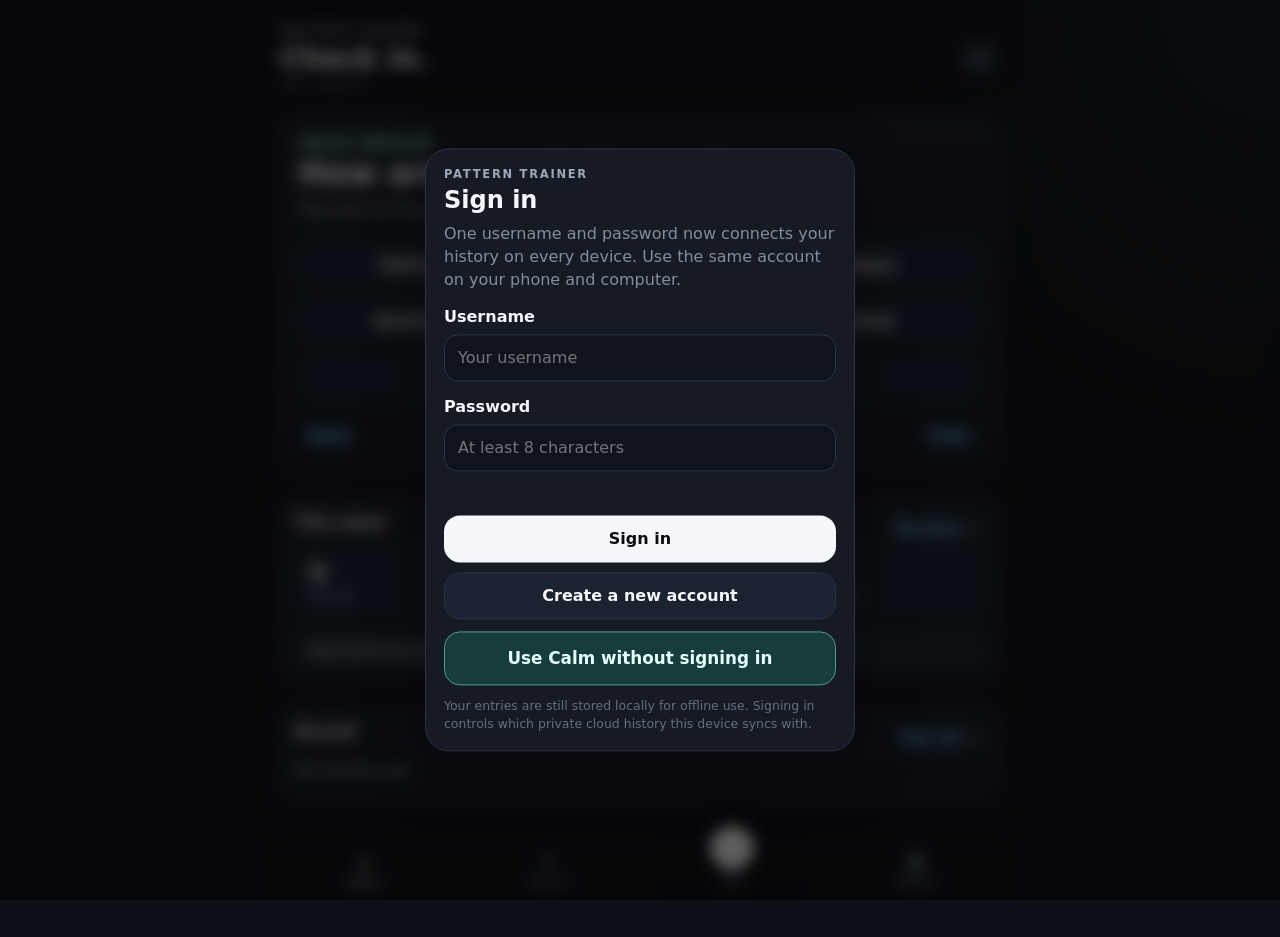
==== commit f38ca355: "Add unified journal check-ins and outcome tracking" ====
--- a/index.html
+++ b/index.html
@@ -9,15 +9,15 @@
   <meta name="apple-mobile-web-app-status-bar-style" content="black-translucent" />
   <title>Pattern Trainer</title>
   <link rel="manifest" href="manifest.json">
-  <link rel="stylesheet" href="styles.css?v=7.0.0-calm1">
-  <link rel="stylesheet" href="calm.css?v=7.0.0-calm1">
+  <link rel="stylesheet" href="styles.css?v=8.0.0-checkin1">
+  <link rel="stylesheet" href="calm.css?v=8.0.0-checkin1">
 </head>
 <body>
   <div id="app">
     <header class="topbar">
       <div>
-        <div class="eyebrow">ANGER PATTERN TRAINER</div>
-        <h1 id="pageTitle">Catch it early.</h1><div id="appBuild">v7.0.0 · Calm Mode</div>
+        <div class="eyebrow">PATTERN TRAINER</div>
+        <h1 id="pageTitle">Check in.</h1><div id="appBuild">v8.0 · Check-ins</div>
       </div>
       <button id="backupBtn" class="icon-btn" title="Backup / restore">⋯</button>
     </header>
@@ -26,13 +26,17 @@
       <section id="homeView" class="view active">
         <div class="hero-card">
           <div class="hero-copy">
-            <div class="hero-kicker">The goal is not “never get angry.”</div>
-            <h2>Notice the first spark.</h2>
-            <p>Catch the thought, body cue, or irritation while it is still small enough to steer.</p>
-          </div>
-          <button class="rant-home giant" data-action="new-rant">🎙 RANT</button>
-          <button class="secondary wide" data-action="new-entry">LOG IT</button>
-          <button class="calm-home" data-calm-open="home">CALM DOWN<small>Short spoken guides. No need to figure it all out first.</small></button>
+            <div class="hero-kicker">QUICK CHECK-IN</div>
+            <h2>How are you right now?</h2>
+            <p>Tap once to log it. An ordinary day counts, too.</p>
+          </div>
+          <div id="quickMoods" class="checkin-moods" aria-label="Log a mood"></div>
+          <p id="quickStatus" class="checkin-status" role="status"></p>
+          <button type="button" class="secondary wide" data-action="new-checkin">Log a thought or add details</button>
+          <div class="checkin-tools" aria-label="Optional tools">
+            <button type="button" class="text-btn" data-action="new-rant">Rant</button>
+            <button type="button" class="text-btn" data-calm-open="home">Calm</button>
+          </div>
         </div>
 
         <div class="card stats-card">
@@ -42,8 +46,8 @@
           </div>
           <div class="stats-grid">
             <div><strong id="weekCount">0</strong><span>entries</span></div>
-            <div><strong id="earlyCount">0</strong><span>caught at 1–3</span></div>
-            <div><strong id="highCount">0</strong><span>highest intensity</span></div>
+            <div><strong id="earlyCount">0</strong><span>quick check-ins</span></div>
+            <div><strong id="highCount">0</strong><span>actions rated</span></div>
           </div>
           <div id="weekNudge" class="nudge">Your first entry will start building your pattern map.</div>
         </div>
@@ -125,9 +129,62 @@
     <nav class="bottom-nav">
       <button data-nav="home" class="active"><span>⌂</span>Home</button>
       <button data-nav="history"><span>≡</span>History</button>
-      <button data-action="new-entry" class="nav-log"><span>＋</span>Log</button>
+      <button data-action="new-checkin" class="nav-log"><span>＋</span>Log</button>
       <button data-nav="review"><span>▦</span>Review</button>
     </nav>
+  </div>
+
+  <div id="checkinSheet" class="sheet hidden" role="dialog" aria-modal="true" aria-labelledby="checkinHeading">
+    <div class="sheet-backdrop" data-close-checkin></div>
+    <div class="sheet-panel">
+      <div class="sheet-handle"></div>
+      <div class="sheet-head">
+        <h2 id="checkinHeading" tabindex="-1">Check in</h2>
+        <button type="button" class="icon-btn" data-close-checkin aria-label="Close check-in">×</button>
+      </div>
+      <form id="checkinForm">
+        <div class="form-group">
+          <label>What fits right now?</label>
+          <div id="checkinMoods" class="checkin-moods" aria-label="Choose any moods that fit"></div>
+          <label class="sr-only" for="checkinCustom">Other mood or your own word</label>
+          <input id="checkinCustom" maxlength="100" placeholder="Your own word (optional)">
+        </div>
+        <div class="form-group">
+          <label for="checkinThought">What’s on your mind?</label>
+          <textarea id="checkinThought" maxlength="4000" rows="2" placeholder="A thought is enough. No need to explain it."></textarea>
+        </div>
+        <details id="checkinDetails" class="checkin-details">
+          <summary>What came before? What did you try?</summary>
+          <div class="form-group">
+            <label for="checkinContext">What was happening just before?</label>
+            <select id="checkinContext"><option value="">Pick a context (optional)</option></select>
+            <label class="sr-only" for="checkinContextNote">Private context note</label>
+            <input id="checkinContextNote" maxlength="2000" placeholder="Add a private note (optional)">
+          </div>
+          <div class="form-group">
+            <label for="checkinAction">Pick an action</label>
+            <select id="checkinAction"><option value="">Nothing logged yet</option></select>
+            <label class="sr-only" for="checkinActionNote">Private action note</label>
+            <input id="checkinActionNote" maxlength="1000" placeholder="Something else you tried (optional)">
+          </div>
+          <div class="form-group">
+            <label for="checkinOutcome">Did it help?</label>
+            <select id="checkinOutcome" disabled>
+              <option value="">Not rated yet</option>
+              <option value="better">Better</option>
+              <option value="same">Same</option>
+              <option value="worse">Worse</option>
+            </select>
+            <div class="field-help">You can come back and answer later. No change counts, too.</div>
+          </div>
+        </details>
+        <p id="checkinFormStatus" class="checkin-status" role="status"></p>
+        <div class="save-row">
+          <button type="button" id="deleteCheckin" class="danger hidden">Delete</button>
+          <button type="submit" class="primary">Save check-in</button>
+        </div>
+      </form>
+    </div>
   </div>
 
   <div id="entrySheet" class="sheet hidden" aria-hidden="true">
@@ -270,6 +327,7 @@
         <span id="syncStatus">Cloud sync starting…</span>
         <small>Your account keeps your phone and computer on the same private history automatically.</small>
       </div>
+      <span id="checkinSyncStatus">Check-ins: waiting to sync.</span>
       <span id="calmSyncStatus">Calm: not synced yet.</span>
       <button id="checkAppUpdate" class="secondary wide">Check for app update</button>
       <button id="syncNow" class="secondary wide">Sync now</button>
@@ -283,7 +341,7 @@
   <div id="authModal" class="modal auth-modal hidden">
     <div class="modal-backdrop"></div>
     <div class="modal-card auth-card">
-      <div class="eyebrow">PATTERN TRAINER V7</div>
+      <div class="eyebrow">PATTERN TRAINER</div>
       <h2 id="authTitle">Sign in</h2>
       <p class="auth-intro">One username and password now connects your history on every device. Use the same account on your phone and computer.</p>
       <form id="authForm">
@@ -320,10 +378,11 @@
     </article>
   </template>
 
-  <script src="calm-content.js?v=7.0.0-calm1"></script>
-<script src="calm-core.js?v=7.0.0-calm1"></script>
-<script src="calm-store.js?v=7.0.0-calm1"></script>
-<script src="calm.js?v=7.0.0-calm1"></script>
-<script src="app.js?v=7.0.0-calm1"></script>
+  <script src="calm-content.js?v=8.0.0-checkin1"></script>
+<script src="calm-core.js?v=8.0.0-checkin1"></script>
+<script src="calm-store.js?v=8.0.0-checkin1"></script>
+<script src="calm.js?v=8.0.0-checkin1"></script>
+<script src="checkin.js?v=8.0.0-checkin1"></script>
+<script src="app.js?v=8.0.0-checkin1"></script>
 </body>
 </html>
--- a/styles.css
+++ b/styles.css
@@ -192,3 +192,20 @@
 /* Rant rating needs room above the sticky Save/Cancel controls. */
 .rant-panel{padding-bottom:calc(150px + env(safe-area-inset-bottom));}
 #rantRating{padding-bottom:24px;}
+
+
+/* Quick check-in: phone-friendly and distinct from the legacy worksheet. */
+.checkin-moods{display:grid;grid-template-columns:repeat(3,minmax(0,1fr));gap:8px}
+.checkin-moods button{min-height:48px;border:1px solid var(--border);border-radius:14px;background:var(--panel2);color:var(--text);font-weight:800;padding:6px}
+.checkin-moods button[aria-pressed="true"]{border-color:var(--accent);background:#203747;color:#dff5ff}
+.checkin-status{font-size:.86rem;margin:.45rem 0;color:var(--accent2)}
+.checkin-status:empty{display:none}
+.checkin-tools{display:flex;justify-content:space-between;gap:.2rem;flex-wrap:wrap;margin-top:.75rem}
+.checkin-tools button{min-height:44px;padding:6px 9px}
+.checkin-details{background:var(--panel2);border:1px solid var(--border);border-radius:14px;padding:12px}
+.checkin-details summary{cursor:pointer;font-weight:800}
+#checkinForm select{display:block;width:100%;background:#0f141c;color:var(--text);border:1px solid var(--border);border-radius:14px;padding:12px;font:inherit}
+#checkinForm select:disabled{opacity:.55}
+#checkinForm input{margin-top:8px}
+#checkinSyncStatus{display:block;color:var(--muted);margin:.6rem 0;font-size:.86rem}
+.sr-only{position:absolute!important;width:1px;height:1px;padding:0;margin:-1px;overflow:hidden;clip-path:inset(50%);white-space:nowrap}
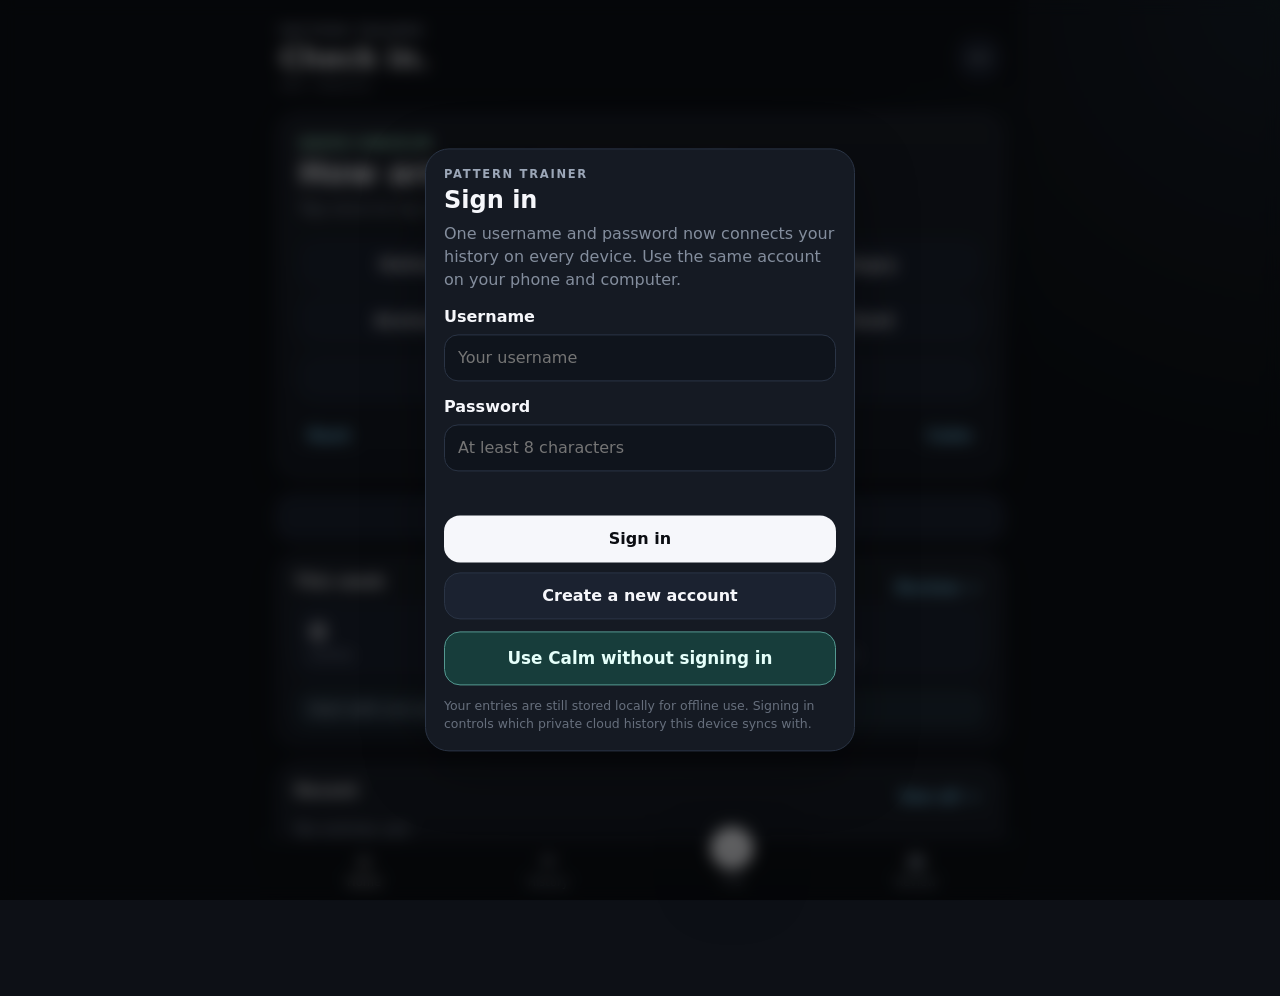
==== commit 049077f7: "Add earlier event logging to Pattern Trainer" ====
--- a/index.html
+++ b/index.html
@@ -9,8 +9,8 @@
   <meta name="apple-mobile-web-app-status-bar-style" content="black-translucent" />
   <title>Pattern Trainer</title>
   <link rel="manifest" href="manifest.json">
-  <link rel="stylesheet" href="styles.css?v=8.0.0-checkin1">
-  <link rel="stylesheet" href="calm.css?v=8.0.0-checkin1">
+  <link rel="stylesheet" href="styles.css?v=8.0.0-checkin2">
+  <link rel="stylesheet" href="calm.css?v=8.0.0-checkin2">
 </head>
 <body>
   <div id="app">
@@ -38,6 +38,8 @@
             <button type="button" class="text-btn" data-calm-open="home">Calm</button>
           </div>
         </div>
+
+        <button type="button" class="secondary wide earlier-event-button" data-action="earlier-event">Log an earlier event</button>
 
         <div class="card stats-card">
           <div class="section-head">
@@ -143,8 +145,25 @@
         <button type="button" class="icon-btn" data-close-checkin aria-label="Close check-in">×</button>
       </div>
       <form id="checkinForm">
-        <div class="form-group">
-          <label>What fits right now?</label>
+        <p id="checkinEventDateSummary" class="field-help hidden"></p>
+        <div id="checkinEventWhen" class="form-group hidden">
+          <label for="checkinEventDay">When did it happen?</label>
+          <select id="checkinEventDay">
+            <option value="today">Earlier today</option>
+            <option value="yesterday">Yesterday</option>
+            <option value="other">Pick a date</option>
+          </select>
+          <div id="checkinEventCustomDate" class="form-group hidden">
+            <label for="checkinEventDate">Event date</label>
+            <input id="checkinEventDate" type="date">
+          </div>
+          <div class="form-group">
+            <label for="checkinEventTime">Exact time (optional)</label>
+            <input id="checkinEventTime" type="time">
+          </div>
+        </div>
+        <div class="form-group">
+          <label id="checkinMoodPrompt">What fits right now?</label>
           <div id="checkinMoods" class="checkin-moods" aria-label="Choose any moods that fit"></div>
           <label class="sr-only" for="checkinCustom">Other mood or your own word</label>
           <input id="checkinCustom" maxlength="100" placeholder="Your own word (optional)">
@@ -181,7 +200,7 @@
         <p id="checkinFormStatus" class="checkin-status" role="status"></p>
         <div class="save-row">
           <button type="button" id="deleteCheckin" class="danger hidden">Delete</button>
-          <button type="submit" class="primary">Save check-in</button>
+          <button type="submit" id="saveCheckin" class="primary">Save check-in</button>
         </div>
       </form>
     </div>
@@ -378,11 +397,11 @@
     </article>
   </template>
 
-  <script src="calm-content.js?v=8.0.0-checkin1"></script>
-<script src="calm-core.js?v=8.0.0-checkin1"></script>
-<script src="calm-store.js?v=8.0.0-checkin1"></script>
-<script src="calm.js?v=8.0.0-checkin1"></script>
-<script src="checkin.js?v=8.0.0-checkin1"></script>
-<script src="app.js?v=8.0.0-checkin1"></script>
+  <script src="calm-content.js?v=8.0.0-checkin2"></script>
+<script src="calm-core.js?v=8.0.0-checkin2"></script>
+<script src="calm-store.js?v=8.0.0-checkin2"></script>
+<script src="calm.js?v=8.0.0-checkin2"></script>
+<script src="checkin.js?v=8.0.0-checkin2"></script>
+<script src="app.js?v=8.0.0-checkin2"></script>
 </body>
 </html>
--- a/styles.css
+++ b/styles.css
@@ -200,6 +200,7 @@
 .checkin-moods button[aria-pressed="true"]{border-color:var(--accent);background:#203747;color:#dff5ff}
 .checkin-status{font-size:.86rem;margin:.45rem 0;color:var(--accent2)}
 .checkin-status:empty{display:none}
+.earlier-event-button{min-height:44px;margin:0 0 12px}
 .checkin-tools{display:flex;justify-content:space-between;gap:.2rem;flex-wrap:wrap;margin-top:.75rem}
 .checkin-tools button{min-height:44px;padding:6px 9px}
 .checkin-details{background:var(--panel2);border:1px solid var(--border);border-radius:14px;padding:12px}
